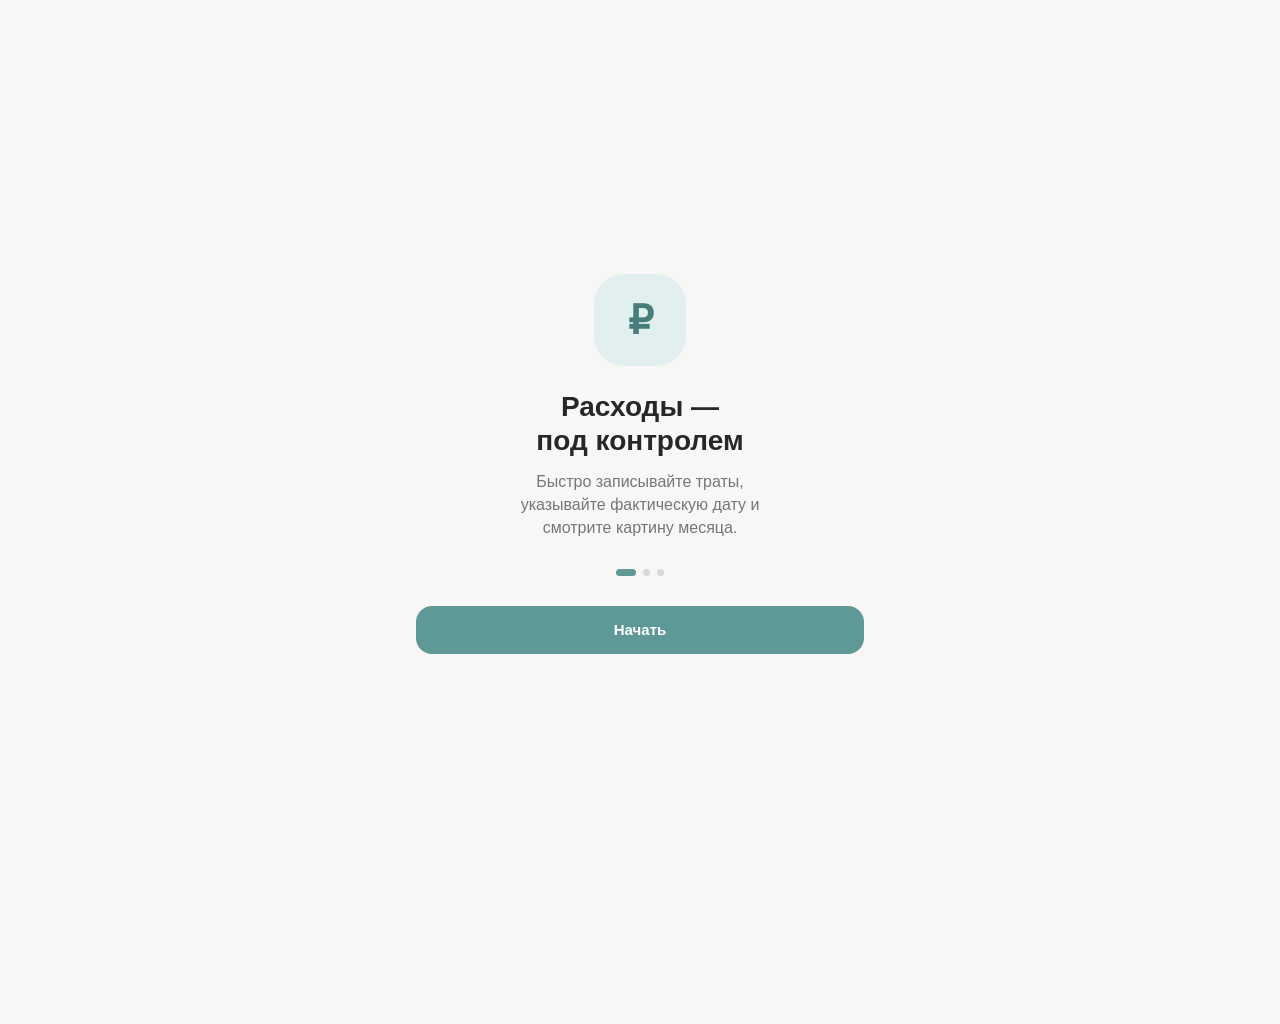
==== index.html @ 35f699f3 "Improve mobile navigation and icon picker" ====
<!doctype html>
<html lang="ru">
  <head>
    <meta charset="UTF-8" />
    <meta name="viewport" content="width=device-width, initial-scale=1, viewport-fit=cover" />
    <meta name="theme-color" content="#F7F7F5" />
    <meta name="description" content="Личный офлайн-трекер расходов" />
    <link rel="manifest" href="manifest.webmanifest" />
    <link rel="icon" href="icon.svg" type="image/svg+xml" />
    <link rel="apple-touch-icon" href="icon.svg" />
    <link rel="stylesheet" href="styles.css?v=3" />
    <link rel="stylesheet" href="overrides.css?v=2" />
    <title>Расходы</title>
  </head>
  <body>
    <main id="app" class="app" aria-live="polite"></main>
    <div id="toast" class="toast" role="status" aria-live="polite"></div>
    <script type="module" src="app.js?v=5"></script>
    <script src="ui-fixes.js?v=1"></script>
  </body>
</html>
---- styles.css ----
:root{--page:#f7f7f5;--surface:#fff;--muted:#f1f2f0;--text:#25272b;--secondary:#73777c;--tertiary:#a8acb0;--border:#e7e8e6;--primary:#5f9997;--primary-strong:#477e7c;--primary-soft:#e1f0ee;--lilac:#8772ae;--lilac-soft:#eee9f5;--peach:#c98b70;--peach-soft:#f8e9e2;--sand:#f5eedf;--danger:#b85050;--danger-soft:#fbeaea;--focus:#275f9b}*{box-sizing:border-box}body{margin:0;background:var(--page);color:var(--text);font:15px/1.45 Inter,-apple-system,BlinkMacSystemFont,"Segoe UI",sans-serif}.app{width:min(100%,480px);min-height:100dvh;margin:auto;padding:24px 16px calc(100px + env(safe-area-inset-bottom))}button,input{font:inherit}button{cursor:pointer}button:focus-visible,input:focus-visible{outline:2px solid var(--focus);outline-offset:2px}.screen-head{display:flex;align-items:center;justify-content:space-between;gap:12px;margin-bottom:20px}.screen-head h1{font-size:28px;line-height:34px;letter-spacing:-.5px;margin:0}.screen-head h2{font-size:22px;margin:0}.icon-btn,.month-btn{min-height:44px;border:0;background:var(--surface);border-radius:14px;color:var(--text)}.icon-btn{width:44px;font-size:25px}.month-btn{padding:0 12px;font-weight:650;font-size:13px}.card{background:var(--surface);border-radius:20px;padding:16px;margin-bottom:16px;box-shadow:0 6px 20px rgba(30,35,40,.06)}.soft{background:var(--primary-soft)}.lilac{background:var(--lilac-soft)}.peach{background:var(--peach-soft)}.eyebrow,.muted{font-size:13px;color:var(--secondary)}.amount{font-size:32px;line-height:38px;font-weight:750;letter-spacing:-1px;font-variant-numeric:tabular-nums;margin-top:4px}.summary{display:flex;justify-content:space-between;align-items:center}.round-icon,.category-icon{display:grid;place-items:center;flex:0 0 auto;width:40px;height:40px;border-radius:14px;background:var(--primary-soft);color:var(--primary-strong);font-weight:750}.section-title{display:flex;justify-content:space-between;align-items:center;margin:24px 0 12px}.section-title h2{font-size:20px;line-height:26px;margin:0}.link{border:0;background:transparent;color:var(--primary-strong);font-weight:650;padding:8px}.primary,.secondary,.danger{min-height:48px;border-radius:16px;padding:0 16px;font-weight:700}.primary{border:0;background:var(--primary);color:#fff}.secondary{border:1px solid var(--border);background:#fff;color:var(--text)}.danger{border:0;background:var(--danger-soft);color:var(--danger)}.wide{width:100%}.fixed-action{position:fixed;left:50%;bottom:calc(76px + env(safe-area-inset-bottom));z-index:4;width:min(calc(100% - 32px),448px);transform:translateX(-50%);box-shadow:0 8px 20px rgba(71,126,124,.22)}.bottom-nav{position:fixed;z-index:3;left:50%;bottom:0;transform:translateX(-50%);width:min(100%,480px);height:76px;padding:8px 8px max(8px,env(safe-area-inset-bottom));display:grid;grid-template-columns:repeat(4,1fr);background:rgba(255,255,255,.97);border-top:1px solid var(--border)}.nav-item{border:0;background:transparent;color:var(--tertiary);display:grid;place-items:center;gap:2px;font-size:11px;line-height:13px}.nav-item svg{width:22px;height:22px;stroke:currentColor;fill:none;stroke-width:1.9;stroke-linecap:round;stroke-linejoin:round}.nav-item.active{color:var(--primary-strong);font-weight:700}.transaction{display:flex;align-items:center;gap:12px;min-height:64px;padding:8px 0}.transaction+.transaction{border-top:1px solid var(--border)}.transaction-main{min-width:0;flex:1}.transaction-name{font-weight:700}.transaction-amount{text-align:right;font-weight:700;font-size:17px;font-variant-numeric:tabular-nums;white-space:nowrap}.tag{display:inline-block;margin-top:3px;padding:2px 6px;border-radius:7px;background:var(--peach-soft);color:#8f5540;font-size:11px}.chart{display:flex;align-items:center;gap:18px}.donut{width:112px;height:112px;flex:0 0 auto;border-radius:50%;position:relative;background:conic-gradient(var(--primary) 0 33%,var(--lilac) 33% 62%,var(--peach) 62% 100%)}.donut:after{content:"";position:absolute;inset:29px;background:var(--surface);border-radius:50%}.legend{width:100%}.legend-row{display:flex;align-items:center;gap:7px;padding:5px 0;font-size:13px}.legend-row b{margin-left:auto;white-space:nowrap}.dot{display:inline-block;width:9px;height:9px;border-radius:50%}.metric-row{display:flex;justify-content:space-between;align-items:center;gap:12px}.metric-row strong{font-size:18px}.empty{text-align:center;padding:32px 18px}.empty h2{font-size:20px;margin:0 0 8px}.empty p{color:var(--secondary);margin:0 0 20px}.sheet-backdrop{position:fixed;inset:0;z-index:10;background:rgba(37,39,43,.36);display:flex;align-items:flex-end;justify-content:center}.sheet{width:min(100%,480px);max-height:92dvh;overflow:auto;background:var(--page);border-radius:24px 24px 0 0;padding:16px 16px calc(24px + env(safe-area-inset-bottom));box-shadow:0 -12px 30px rgba(30,35,40,.13)}.sheet-title{display:flex;align-items:center;justify-content:space-between;margin-bottom:14px}.sheet-title h2{font-size:20px;margin:0}.field-label{display:block;margin:18px 0 7px;font-weight:650;font-size:13px}.field{height:52px;width:100%;border:1px solid var(--border);border-radius:16px;background:#fff;padding:0 14px;color:var(--text)}.amount-field{font-size:24px;font-weight:750}.select-btn{display:flex;align-items:center;justify-content:space-between;text-align:left}.field-suffix{position:relative}.field-suffix span{position:absolute;right:14px;top:14px;color:var(--secondary)}.field-suffix input{padding-right:38px}.switch-row{display:flex;justify-content:space-between;align-items:center;margin:20px 0;padding:16px;border-radius:20px;background:#fff}.switch-row p{margin:3px 0 0;font-size:13px;color:var(--secondary)}.switch{appearance:none;width:48px;height:28px;border:0;border-radius:20px;background:var(--tertiary);padding:3px;transition:.18s}.switch:checked{background:var(--primary)}.switch:before{content:"";display:block;width:22px;height:22px;border-radius:50%;background:#fff;transition:.18s}.switch:checked:before{transform:translateX(20px)}.error{margin:5px 0 0;color:var(--danger);font-size:13px}.choice{display:flex;align-items:center;gap:12px;width:100%;min-height:56px;padding:8px;border:0;border-bottom:1px solid var(--border);background:transparent;text-align:left}.choice.selected:after{content:"Выбрано";margin-left:auto;color:var(--primary-strong);font-size:12px;font-weight:700}.calendar{display:grid;grid-template-columns:repeat(7,1fr);gap:4px;text-align:center}.weekday{font-size:11px;color:var(--secondary);padding:5px 0}.day{min-height:40px;border:0;border-radius:12px;background:transparent}.day.selected{background:var(--primary);color:#fff;font-weight:700}.day.future{color:var(--tertiary);cursor:not-allowed}.dialog{align-self:center;border-radius:20px;background:#fff;padding:20px;width:min(calc(100% - 32px),400px)}.dialog h2{margin:0 0 8px;font-size:20px}.dialog p{color:var(--secondary);margin:0 0 20px}.dialog-actions{display:flex;gap:10px}.dialog-actions>*{flex:1}.toast{position:fixed;z-index:20;left:50%;bottom:96px;transform:translate(-50%,20px);visibility:hidden;opacity:0;background:#25272b;color:#fff;border-radius:14px;padding:11px 15px;font-weight:600;transition:.18s}.toast.visible{visibility:visible;opacity:1;transform:translate(-50%,0)}.onboarding{min-height:100dvh;display:flex;flex-direction:column;justify-content:center;text-align:center;padding-bottom:20px}.onboarding-mark{display:grid;place-items:center;width:92px;height:92px;border-radius:30px;background:var(--primary-soft);color:var(--primary-strong);font-size:40px;font-weight:750;margin:0 auto 24px}.onboarding h1{font-size:28px;line-height:34px;margin:0 0 12px}.onboarding p{max-width:290px;margin:0 auto;color:var(--secondary);font-size:16px}.steps{display:flex;justify-content:center;gap:7px;margin:30px}.steps i{width:7px;height:7px;border-radius:5px;background:#d6dad8}.steps i.active{width:20px;background:var(--primary)}.months{display:flex;gap:8px;align-items:center;margin-bottom:16px}.months strong{flex:1;text-align:center}.year-bars{height:160px;display:flex;align-items:end;gap:5px;border-bottom:1px solid var(--border);padding:12px 4px 0}.year-bar{flex:1;min-width:0;background:var(--primary);border-radius:6px 6px 0 0;position:relative}.year-bar span{position:absolute;bottom:-21px;left:50%;transform:translateX(-50%);font-size:10px;color:var(--secondary)}.category-section-title{font-size:13px;color:var(--secondary);margin:20px 0 7px}.edit-link{border:0;background:transparent;color:var(--primary-strong);font-weight:650;padding:8px}.visually-hidden{position:absolute;clip:rect(0,0,0,0);width:1px;height:1px;overflow:hidden;white-space:nowrap}@media(prefers-reduced-motion:reduce){*{transition:none!important;scroll-behavior:auto!important}}
---- overrides.css ----
/* Устранение системного оформления кнопок в списках и корректные отступы графика. */
.transaction{width:100%;padding:10px 0;border:0;background:transparent;color:var(--text);text-align:left}
.year-bars{height:184px;padding:12px 4px 28px}
.category-icon svg,.round-icon svg{width:22px;height:22px;fill:none;stroke:currentColor;stroke-width:1.9;stroke-linecap:round;stroke-linejoin:round}

/* Вторая итерация: крупная нижняя навигация и ровная сетка иконок категорий. */
.bottom-nav{height:84px;padding:8px 10px max(8px,env(safe-area-inset-bottom))}
.fixed-action{bottom:calc(84px + env(safe-area-inset-bottom))}
.nav-item{min-height:44px;gap:4px;font-size:12px;line-height:16px}
.nav-icon,.nav-icon svg{display:block;width:24px;height:24px}
.nav-icon svg{fill:none;stroke:currentColor;stroke-width:1.9;stroke-linecap:round;stroke-linejoin:round}
.icon-picker{display:grid;grid-template-columns:repeat(4,minmax(44px,1fr));gap:12px;margin-top:8px}
.icon-choice{display:grid;place-items:center;width:100%;min-width:44px;min-height:44px;aspect-ratio:1;border:1px solid var(--border);border-radius:14px;background:var(--surface);color:var(--primary-strong);padding:10px}
.icon-choice.selected{border-color:transparent;background:var(--primary-soft)}
.icon-choice svg{display:block;width:24px;height:24px;fill:none;stroke:currentColor;stroke-width:1.9;stroke-linecap:round;stroke-linejoin:round}
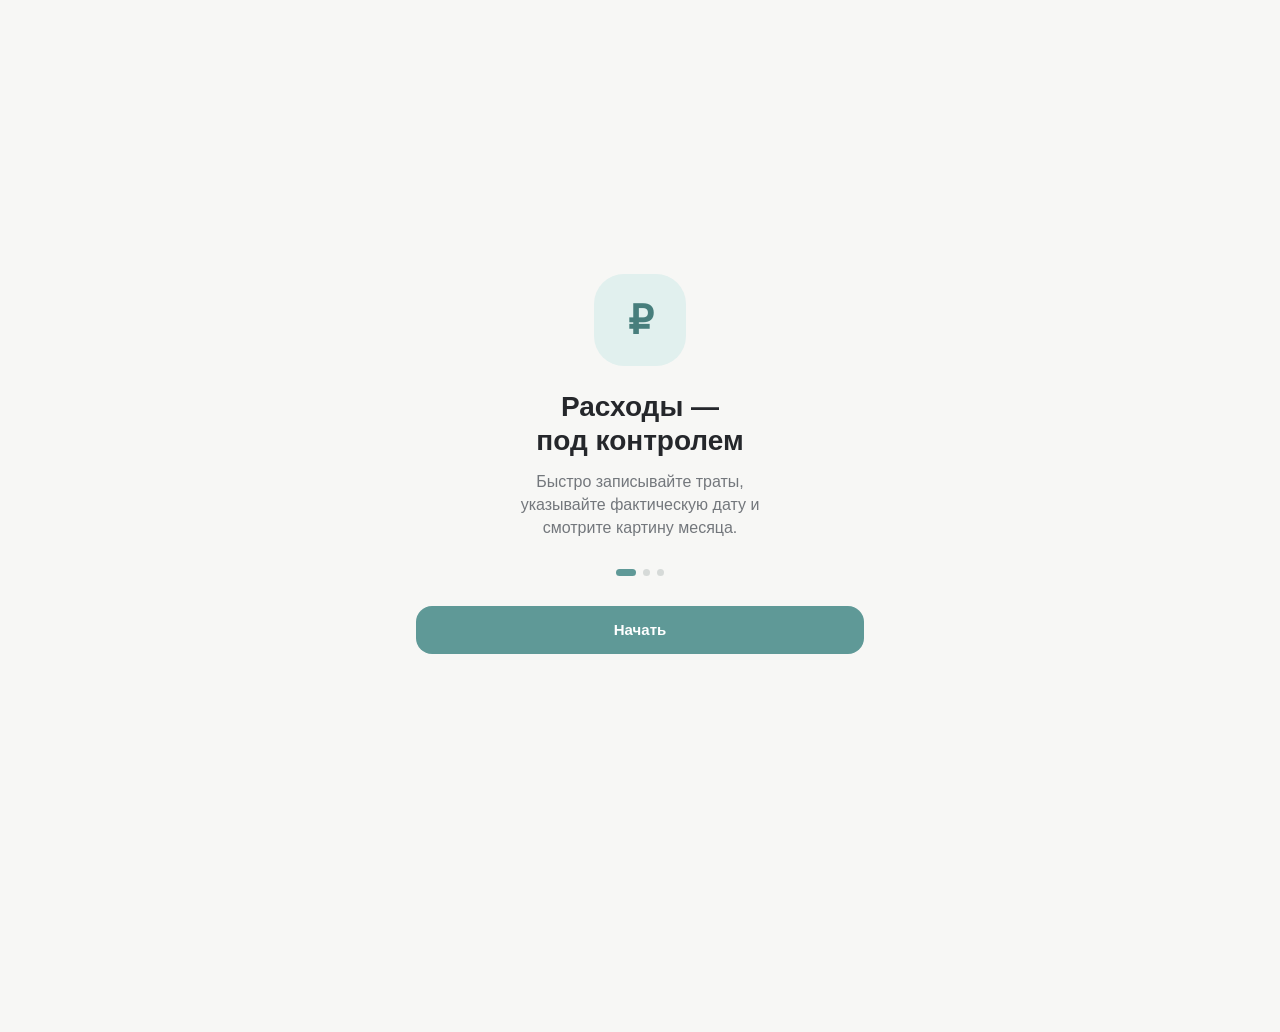
==== commit ce2be8f8: "Fix mobile navigation and chart labels" ====
--- a/index.html
+++ b/index.html
@@ -9,13 +9,13 @@
     <link rel="icon" href="icon.svg" type="image/svg+xml" />
     <link rel="apple-touch-icon" href="icon.svg" />
     <link rel="stylesheet" href="styles.css?v=3" />
-    <link rel="stylesheet" href="overrides.css?v=2" />
+    <link rel="stylesheet" href="overrides.css?v=4" />
     <title>Расходы</title>
   </head>
   <body>
     <main id="app" class="app" aria-live="polite"></main>
     <div id="toast" class="toast" role="status" aria-live="polite"></div>
-    <script type="module" src="app.js?v=5"></script>
+    <script type="module" src="app.js?v=7"></script>
     <script src="ui-fixes.js?v=1"></script>
   </body>
 </html>
--- a/overrides.css
+++ b/overrides.css
@@ -1,15 +1,20 @@
 /* Устранение системного оформления кнопок в списках и корректные отступы графика. */
 .transaction{width:100%;padding:10px 0;border:0;background:transparent;color:var(--text);text-align:left}
-.year-bars{height:184px;padding:12px 4px 28px}
+.year-bars{height:228px;padding:52px 4px 28px}
+.year-bar{min-height:0}
+.year-bar .year-value{position:absolute;left:-2px;bottom:calc(100% + 6px);width:calc(100% + 4px);color:var(--text);font-size:11px;line-height:12px;font-weight:650;text-align:center;overflow-wrap:anywhere;font-variant-numeric:tabular-nums}
+.year-bar[style="height:0px"] .year-value{color:var(--secondary);font-weight:500}
+.year-bar .year-month{position:absolute;bottom:-21px;left:50%;transform:translateX(-50%);font-size:10px;color:var(--secondary)}
 .category-icon svg,.round-icon svg{width:22px;height:22px;fill:none;stroke:currentColor;stroke-width:1.9;stroke-linecap:round;stroke-linejoin:round}
 
 /* Вторая итерация: крупная нижняя навигация и ровная сетка иконок категорий. */
-.bottom-nav{height:84px;padding:8px 10px max(8px,env(safe-area-inset-bottom))}
+.app{padding-bottom:calc(108px + env(safe-area-inset-bottom))}
+.bottom-nav{position:fixed;z-index:3;left:50%;bottom:0;transform:translate3d(-50%,0,0);width:min(100%,480px);height:calc(84px + env(safe-area-inset-bottom));padding:8px 10px max(8px,env(safe-area-inset-bottom));isolation:isolate}
 .fixed-action{bottom:calc(84px + env(safe-area-inset-bottom))}
 .nav-item{min-height:44px;gap:4px;font-size:12px;line-height:16px}
 .nav-icon,.nav-icon svg{display:block;width:24px;height:24px}
 .nav-icon svg{fill:none;stroke:currentColor;stroke-width:1.9;stroke-linecap:round;stroke-linejoin:round}
-.icon-picker{display:grid;grid-template-columns:repeat(4,minmax(44px,1fr));gap:12px;margin-top:8px}
+.icon-picker{display:grid;grid-template-columns:repeat(4,minmax(44px,1fr));gap:12px;margin-top:8px;max-height:min(48dvh,360px);overflow-y:auto;overflow-x:hidden;align-content:start;padding:2px}
 .icon-choice{display:grid;place-items:center;width:100%;min-width:44px;min-height:44px;aspect-ratio:1;border:1px solid var(--border);border-radius:14px;background:var(--surface);color:var(--primary-strong);padding:10px}
 .icon-choice.selected{border-color:transparent;background:var(--primary-soft)}
 .icon-choice svg{display:block;width:24px;height:24px;fill:none;stroke:currentColor;stroke-width:1.9;stroke-linecap:round;stroke-linejoin:round}
